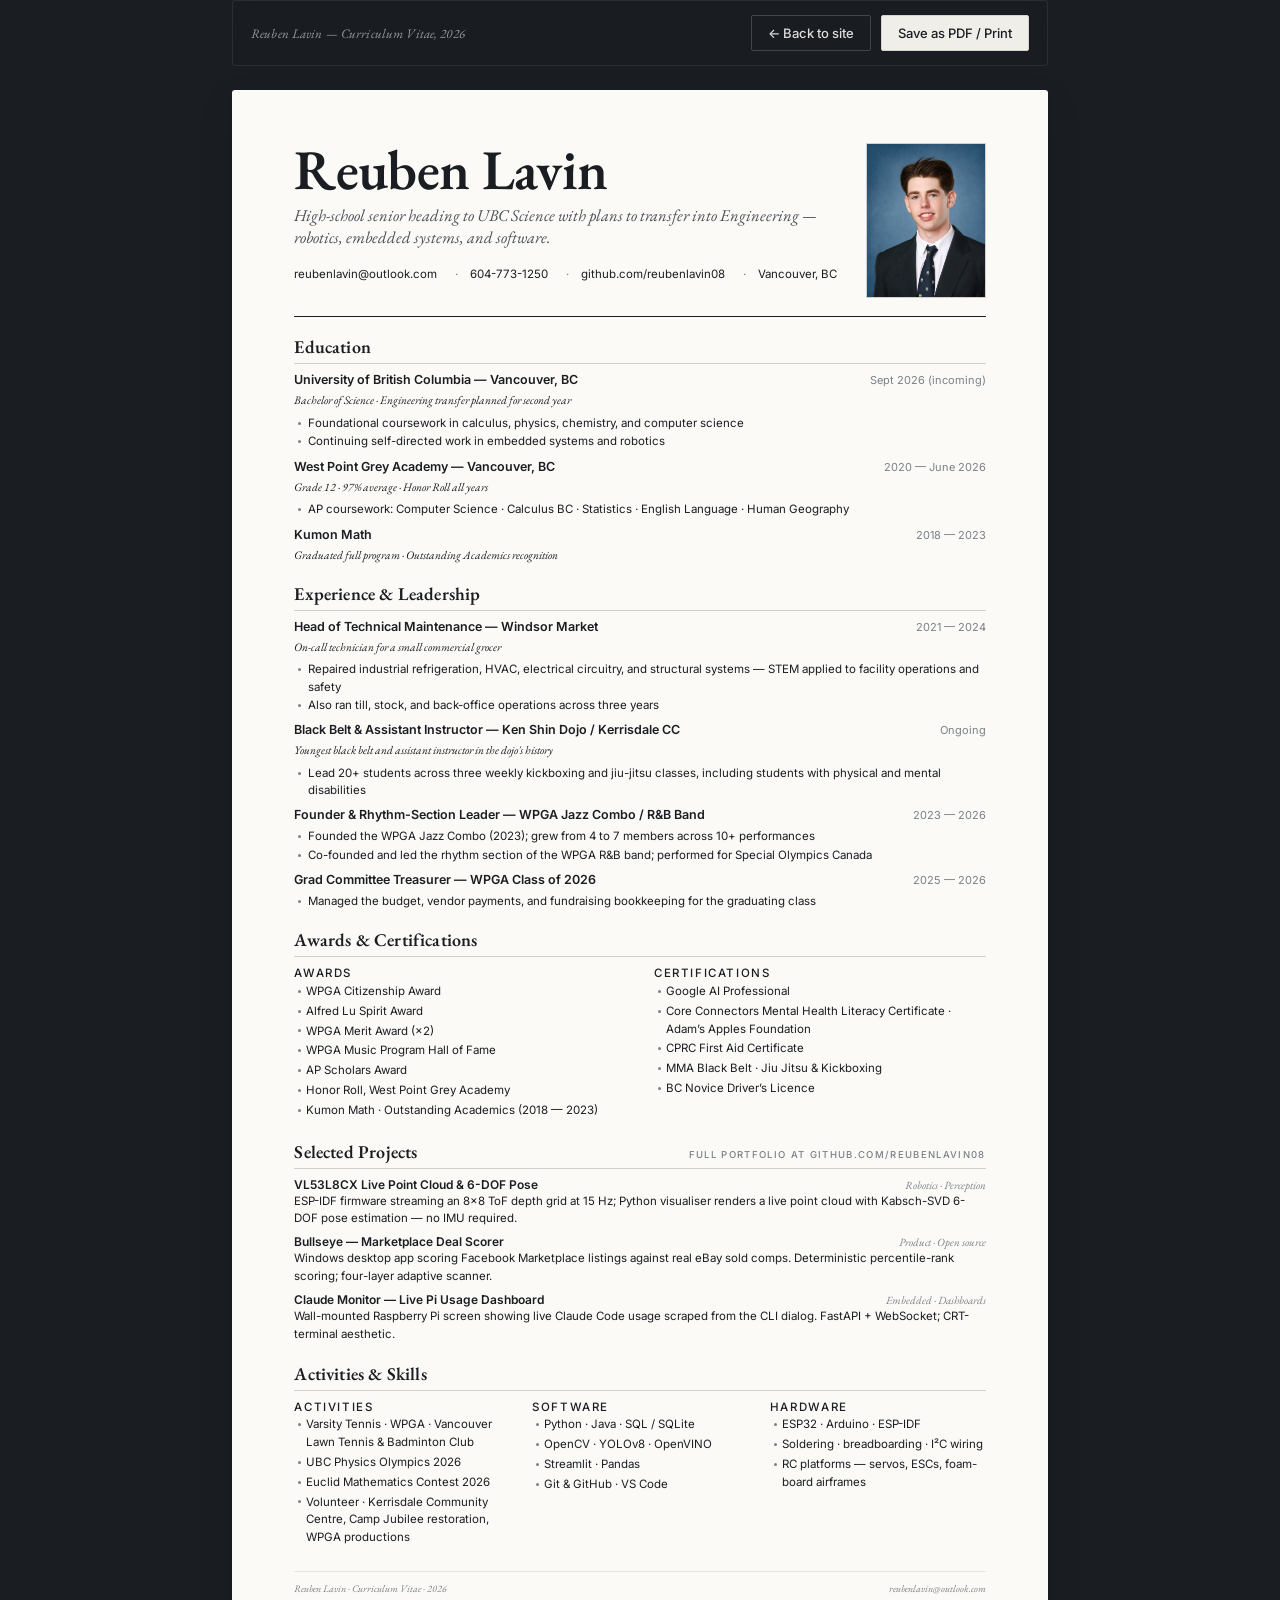
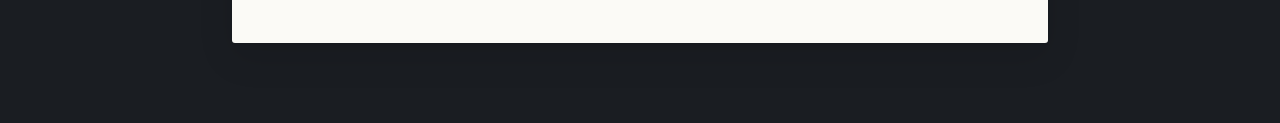
==== assets/resume.html @ c96b168a "Add gallery, cc-discord-remote, certifications, rebuild resume - New "Build & Process" gallery secti" ====
<!DOCTYPE html>
<html lang="en">
<head>
<meta charset="UTF-8" />
<meta name="viewport" content="width=device-width, initial-scale=1.0" />
<title>Reuben Lavin — Curriculum Vitae</title>
<link rel="icon" type="image/svg+xml" href="favicon.svg" />
<link rel="preconnect" href="https://fonts.googleapis.com" />
<link rel="preconnect" href="https://fonts.gstatic.com" crossorigin />
<link href="https://fonts.googleapis.com/css2?family=EB+Garamond:ital,wght@0,400;0,500;0,600;0,700;1,400;1,500&family=Inter:wght@400;500;600;700&display=swap" rel="stylesheet" />
<style>
:root {
  --ink:        #1a1d22;
  --dim:        #4a4f56;
  --mute:       #7a8089;
  --line:       #d0cfc9;
  --line-faint: #e6e5df;
  --accent:     #2a3744;
  --paper:      #fbfaf6;
  --paper-edge: #efede5;
  --shadow:     0 1px 3px rgba(0,0,0,0.04), 0 14px 36px rgba(0,0,0,0.10);

  --serif: 'EB Garamond', 'Garamond', Georgia, serif;
  --sans:  'Inter', -apple-system, BlinkMacSystemFont, 'Segoe UI', Roboto, sans-serif;
}

* { box-sizing: border-box; }

html, body {
  margin: 0; padding: 0;
  font-family: var(--sans);
  background: #1a1d22;
  color: var(--ink);
  -webkit-font-smoothing: antialiased;
  text-rendering: optimizeLegibility;
}

.viewer {
  padding: 32px 16px 80px;
  min-height: 100vh;
}

.toolbar {
  position: sticky;
  top: 0;
  z-index: 10;
  margin: -32px auto 24px;
  max-width: 8.5in;
  padding: 14px 18px;
  display: flex;
  align-items: center;
  justify-content: space-between;
  gap: 14px;
  background: rgba(26, 29, 34, 0.85);
  backdrop-filter: blur(10px);
  -webkit-backdrop-filter: blur(10px);
  border: 1px solid rgba(255,255,255,0.08);
  border-radius: 3px;
}
.toolbar-info {
  color: rgba(255,255,255,0.55);
  font-family: var(--serif);
  font-style: italic;
  font-size: 13px;
  letter-spacing: 0.01em;
}
.toolbar-actions { display: flex; gap: 10px; }
.btn {
  display: inline-flex;
  align-items: center;
  gap: 8px;
  padding: 9px 16px;
  font: 500 13px var(--sans);
  color: var(--ink);
  background: #f0eee9;
  border: 1px solid #d5d2cb;
  border-radius: 2px;
  cursor: pointer;
  text-decoration: none;
  transition: background 0.15s ease, transform 0.1s ease;
}
.btn:hover { background: #fff; }
.btn:active { transform: translateY(1px); }
.btn-ghost {
  background: transparent;
  border-color: rgba(255,255,255,0.18);
  color: rgba(255,255,255,0.85);
}
.btn-ghost:hover { background: rgba(255,255,255,0.06); }

/* ===== Sheet (paper) ===== */
.sheet {
  background: var(--paper);
  color: var(--ink);
  width: 100%;
  max-width: 8.5in;
  min-height: 11in;
  margin: 0 auto;
  padding: 0.55in 0.65in 0.5in;
  box-shadow: var(--shadow);
  border-radius: 3px;
}
.sheet + .sheet { margin-top: 24px; }

/* ===== Header ===== */
.r-header {
  display: grid;
  grid-template-columns: 1fr auto;
  gap: 28px;
  align-items: start;
  padding-bottom: 18px;
  border-bottom: 1.5px solid var(--ink);
}
.r-name {
  margin: 0 0 4px;
  font-family: var(--serif);
  font-weight: 600;
  font-size: 56px;
  line-height: 0.95;
  letter-spacing: -0.012em;
  color: var(--ink);
}
.r-tagline {
  margin: 8px 0 18px;
  font-family: var(--serif);
  font-style: italic;
  font-weight: 400;
  font-size: 16.5px;
  line-height: 1.35;
  color: var(--dim);
  max-width: 5.5in;
}
.r-contact {
  list-style: none;
  margin: 0;
  padding: 0;
  display: flex;
  flex-wrap: wrap;
  gap: 6px 18px;
  font-size: 11.5px;
  color: var(--ink);
}
.r-contact li {
  display: inline-flex;
  align-items: center;
  gap: 6px;
}
.r-contact li + li::before {
  content: '·';
  color: var(--mute);
  margin-right: 6px;
}
.r-contact .label {
  font-family: var(--sans);
  font-size: 10px;
  font-weight: 500;
  color: var(--mute);
  letter-spacing: 0.08em;
  text-transform: uppercase;
}
.r-contact .value { color: var(--ink); }
.r-contact a { color: inherit; text-decoration: none; }
.r-contact a:hover { color: var(--accent); text-decoration: underline; }

.r-photo {
  width: 1.25in;
  height: 1.62in;
  object-fit: cover;
  border: 1px solid var(--line);
  background: #fff;
}

/* ===== Sections ===== */
.r-section { margin-top: 18px; }
.r-section h2 {
  margin: 0 0 8px;
  font-family: var(--serif);
  font-size: 18px;
  font-weight: 600;
  letter-spacing: 0.01em;
  color: var(--ink);
  padding-bottom: 5px;
  border-bottom: 0.5px solid var(--line);
  display: flex;
  align-items: baseline;
  justify-content: space-between;
}
.r-section h2 .h-meta {
  font-family: var(--sans);
  font-size: 9.5px;
  font-weight: 500;
  color: var(--mute);
  letter-spacing: 0.14em;
  text-transform: uppercase;
}
.r-section p { margin: 0; font-size: 11.5px; line-height: 1.55; color: var(--ink); }

/* ===== Layout grids ===== */
.r-row {
  display: grid;
  grid-template-columns: 1fr;
  gap: 8px;
}
.r-row + .r-row { margin-top: 10px; }

.r-two {
  display: grid;
  grid-template-columns: 1fr 1fr;
  gap: 28px;
}
.r-three {
  display: grid;
  grid-template-columns: 1fr 1fr 1fr;
  gap: 22px;
}

/* ===== Entry (used for education, experience) ===== */
.entry {
  display: grid;
  grid-template-columns: 1fr auto;
  align-items: baseline;
  gap: 4px 16px;
  margin: 0;
}
.entry-title {
  margin: 0;
  font-family: var(--sans);
  font-size: 12.5px;
  font-weight: 600;
  color: var(--ink);
}
.entry-meta {
  font-family: var(--sans);
  font-size: 11px;
  color: var(--mute);
  font-weight: 400;
  white-space: nowrap;
}
.entry-sub {
  grid-column: 1 / -1;
  margin: 1px 0 2px;
  font-family: var(--serif);
  font-style: italic;
  font-size: 12px;
  color: var(--dim);
}
.entry-body {
  grid-column: 1 / -1;
  margin: 0;
  padding: 0;
  font-size: 11.5px;
  line-height: 1.5;
  color: var(--ink);
}
.entry + .entry { margin-top: 8px; }

/* Bullets inside entries */
.entry-bullets {
  grid-column: 1 / -1;
  margin: 2px 0 0;
  padding: 0;
  list-style: none;
}
.entry-bullets li {
  position: relative;
  padding-left: 14px;
  font-size: 11.5px;
  line-height: 1.5;
  color: var(--ink);
}
.entry-bullets li::before {
  content: '';
  position: absolute;
  left: 4px;
  top: 0.6em;
  width: 3px; height: 3px;
  background: var(--mute);
  border-radius: 50%;
}
.entry-bullets li + li { margin-top: 1px; }

/* Two-column simple list */
.simple {
  margin: 0;
  padding: 0;
  list-style: none;
  font-size: 11.5px;
  line-height: 1.55;
}
.simple li {
  position: relative;
  padding-left: 12px;
  margin-bottom: 2px;
}
.simple li::before {
  content: '';
  position: absolute;
  left: 4px;
  top: 0.6em;
  width: 3px; height: 3px;
  background: var(--mute);
  border-radius: 50%;
}
.r-col-head {
  font-family: var(--sans);
  font-size: 9.5px;
  font-weight: 500;
  color: var(--mute);
  letter-spacing: 0.14em;
  text-transform: uppercase;
  margin: 0 0 6px;
}

/* ===== Project compact ===== */
.proj-compact { margin-top: 6px; }
.proj-compact + .proj-compact { margin-top: 6px; }
.proj-head {
  display: flex;
  justify-content: space-between;
  align-items: baseline;
  gap: 14px;
  margin-bottom: 1px;
}
.proj-name {
  margin: 0;
  font-family: var(--sans);
  font-size: 12px;
  font-weight: 600;
  color: var(--ink);
}
.proj-tag {
  font-family: var(--serif);
  font-style: italic;
  font-size: 11px;
  color: var(--mute);
}
.proj-desc {
  margin: 0;
  font-size: 11px;
  line-height: 1.5;
  color: var(--dim);
}
.proj-link {
  font-family: var(--sans);
  font-size: 10px;
  color: var(--accent);
  text-decoration: none;
}
.proj-link:hover { text-decoration: underline; }

/* Footer */
.r-foot {
  margin-top: 22px;
  padding-top: 10px;
  border-top: 0.5px solid var(--line-faint);
  display: flex;
  justify-content: space-between;
  font-family: var(--serif);
  font-style: italic;
  font-size: 10px;
  color: var(--mute);
}

/* ============ Print ============ */
@page {
  size: Letter;
  margin: 0;
}
@media print {
  html, body { background: #fff !important; }
  .viewer { padding: 0; min-height: auto; background: #fff; }
  .toolbar { display: none !important; }
  .sheet {
    box-shadow: none;
    border-radius: 0;
    width: 8.5in;
    max-width: 8.5in;
    min-height: 11in;
    margin: 0;
    padding: 0.5in 0.6in 0.4in;
    page-break-after: always;
    background-color: #fff;
  }
  .sheet:last-child { page-break-after: auto; }
  a { color: inherit; text-decoration: none; }
  .r-section { break-inside: avoid; page-break-inside: avoid; }
  .entry      { break-inside: avoid; page-break-inside: avoid; }
  /* Lock the header grid so the photo stays right of the name on print */
  .r-header {
    display: grid;
    grid-template-columns: 1fr 1.25in;
    gap: 0.25in;
  }
  .r-name { font-size: 48px; }
  .r-tagline { font-size: 14px; margin: 6px 0 14px; }
}

/* ============ Responsive ============ */
@media (max-width: 760px) {
  .viewer { padding: 18px 10px 60px; }
  .toolbar { margin: -18px auto 16px; flex-direction: column; align-items: stretch; }
  .toolbar-actions { justify-content: stretch; }
  .btn { flex: 1; justify-content: center; }
  .sheet { padding: 0.4in 0.45in; min-height: auto; }
  .r-header { grid-template-columns: 1fr; }
  .r-photo { width: 1.1in; height: 1.43in; justify-self: start; }
  .r-two, .r-three { grid-template-columns: 1fr; gap: 14px; }
  .r-name { font-size: 44px; }
}
</style>
</head>
<body>
<div class="viewer">

  <div class="toolbar" role="toolbar" aria-label="Resume actions">
    <span class="toolbar-info">Reuben Lavin — Curriculum Vitae, 2026</span>
    <span class="toolbar-actions">
      <a class="btn btn-ghost" href="../index.html">&larr; Back to site</a>
      <button class="btn" onclick="window.print()">Save as PDF / Print</button>
    </span>
  </div>

  <article class="sheet" aria-label="Resume">

    <!-- ===== HEADER ===== -->
    <header class="r-header">
      <div>
        <h1 class="r-name">Reuben Lavin</h1>
        <p class="r-tagline">
          High-school senior heading to UBC Science with plans to transfer into Engineering &mdash;
          robotics, embedded systems, and software.
        </p>
        <ul class="r-contact">
          <li><a href="mailto:reubenlavin@outlook.com">reubenlavin@outlook.com</a></li>
          <li><span>604-773-1250</span></li>
          <li><a href="https://github.com/reubenlavin08" target="_blank" rel="noopener">github.com/reubenlavin08</a></li>
          <li><span>Vancouver, BC</span></li>
        </ul>
      </div>
      <img class="r-photo" src="cv-portrait.jpg" alt="Reuben Lavin" width="120" height="156" />
    </header>

    <!-- ===== 1. EDUCATION ===== -->
    <section class="r-section">
      <h2>Education</h2>

      <div class="entry">
        <h3 class="entry-title">University of British Columbia &mdash; Vancouver, BC</h3>
        <span class="entry-meta">Sept 2026 (incoming)</span>
        <p class="entry-sub">Bachelor of Science · Engineering transfer planned for second year</p>
        <ul class="entry-bullets">
          <li>Foundational coursework in calculus, physics, chemistry, and computer science</li>
          <li>Continuing self-directed work in embedded systems and robotics</li>
        </ul>
      </div>

      <div class="entry">
        <h3 class="entry-title">West Point Grey Academy &mdash; Vancouver, BC</h3>
        <span class="entry-meta">2020 — June 2026</span>
        <p class="entry-sub">Grade 12 · 97% average · Honor Roll all years</p>
        <ul class="entry-bullets">
          <li>AP coursework: Computer Science · Calculus BC · Statistics · English Language · Human Geography</li>
        </ul>
      </div>

      <div class="entry">
        <h3 class="entry-title">Kumon Math</h3>
        <span class="entry-meta">2018 — 2023</span>
        <p class="entry-sub">Graduated full program · Outstanding Academics recognition</p>
      </div>
    </section>

    <!-- ===== 2. EXPERIENCE & LEADERSHIP ===== -->
    <section class="r-section">
      <h2>Experience &amp; Leadership</h2>

      <div class="entry">
        <h3 class="entry-title">Head of Technical Maintenance &mdash; Windsor Market</h3>
        <span class="entry-meta">2021 — 2024</span>
        <p class="entry-sub">On-call technician for a small commercial grocer</p>
        <ul class="entry-bullets">
          <li>Repaired industrial refrigeration, HVAC, electrical circuitry, and structural systems &mdash; STEM applied to facility operations and safety</li>
          <li>Also ran till, stock, and back-office operations across three years</li>
        </ul>
      </div>

      <div class="entry">
        <h3 class="entry-title">Black Belt &amp; Assistant Instructor &mdash; Ken Shin Dojo / Kerrisdale CC</h3>
        <span class="entry-meta">Ongoing</span>
        <p class="entry-sub">Youngest black belt and assistant instructor in the dojo's history</p>
        <ul class="entry-bullets">
          <li>Lead 20+ students across three weekly kickboxing and jiu-jitsu classes, including students with physical and mental disabilities</li>
        </ul>
      </div>

      <div class="entry">
        <h3 class="entry-title">Founder &amp; Rhythm-Section Leader &mdash; WPGA Jazz Combo / R&amp;B Band</h3>
        <span class="entry-meta">2023 — 2026</span>
        <ul class="entry-bullets">
          <li>Founded the WPGA Jazz Combo (2023); grew from 4 to 7 members across 10+ performances</li>
          <li>Co-founded and led the rhythm section of the WPGA R&amp;B band; performed for Special Olympics Canada</li>
        </ul>
      </div>

      <div class="entry">
        <h3 class="entry-title">Grad Committee Treasurer &mdash; WPGA Class of 2026</h3>
        <span class="entry-meta">2025 — 2026</span>
        <ul class="entry-bullets">
          <li>Managed the budget, vendor payments, and fundraising bookkeeping for the graduating class</li>
        </ul>
      </div>
    </section>

    <!-- ===== 3. AWARDS & CERTIFICATIONS ===== -->
    <section class="r-section">
      <h2>Awards &amp; Certifications</h2>
      <div class="r-two">
        <div>
          <p class="r-col-head">Awards</p>
          <ul class="simple">
            <li>WPGA Citizenship Award</li>
            <li>Alfred Lu Spirit Award</li>
            <li>WPGA Merit Award (&times;2)</li>
            <li>WPGA Music Program Hall of Fame</li>
            <li>AP Scholars Award</li>
            <li>Honor Roll, West Point Grey Academy</li>
            <li>Kumon Math · Outstanding Academics (2018 — 2023)</li>
          </ul>
        </div>
        <div>
          <p class="r-col-head">Certifications</p>
          <ul class="simple">
            <li>Google AI Professional</li>
            <li>Core Connectors Mental Health Literacy Certificate · Adam&rsquo;s Apples Foundation</li>
            <li>CPRC First Aid Certificate</li>
            <li>MMA Black Belt · Jiu Jitsu &amp; Kickboxing</li>
            <li>BC Novice Driver&rsquo;s Licence</li>
          </ul>
        </div>
      </div>
    </section>

    <!-- ===== 4. SELECTED PROJECTS (condensed) ===== -->
    <section class="r-section">
      <h2>Selected Projects <span class="h-meta">full portfolio at github.com/reubenlavin08</span></h2>

      <div class="proj-compact">
        <div class="proj-head">
          <h3 class="proj-name">VL53L8CX Live Point Cloud &amp; 6-DOF Pose</h3>
          <span class="proj-tag">Robotics · Perception</span>
        </div>
        <p class="proj-desc">
          ESP-IDF firmware streaming an 8×8 ToF depth grid at 15&nbsp;Hz; Python visualiser renders a live point cloud with Kabsch-SVD 6-DOF pose estimation — no IMU required.
        </p>
      </div>

      <div class="proj-compact">
        <div class="proj-head">
          <h3 class="proj-name">Bullseye — Marketplace Deal Scorer</h3>
          <span class="proj-tag">Product · Open source</span>
        </div>
        <p class="proj-desc">
          Windows desktop app scoring Facebook Marketplace listings against real eBay sold comps. Deterministic percentile-rank scoring; four-layer adaptive scanner.
        </p>
      </div>

      <div class="proj-compact">
        <div class="proj-head">
          <h3 class="proj-name">Claude Monitor — Live Pi Usage Dashboard</h3>
          <span class="proj-tag">Embedded · Dashboards</span>
        </div>
        <p class="proj-desc">
          Wall-mounted Raspberry Pi screen showing live Claude Code usage scraped from the CLI dialog. FastAPI + WebSocket; CRT-terminal aesthetic.
        </p>
      </div>
    </section>

    <!-- ===== 5. ACTIVITIES & SKILLS ===== -->
    <section class="r-section">
      <h2>Activities &amp; Skills</h2>
      <div class="r-three">
        <div>
          <p class="r-col-head">Activities</p>
          <ul class="simple">
            <li>Varsity Tennis · WPGA · Vancouver Lawn Tennis &amp; Badminton Club</li>
            <li>UBC Physics Olympics 2026</li>
            <li>Euclid Mathematics Contest 2026</li>
            <li>Volunteer · Kerrisdale Community Centre, Camp Jubilee restoration, WPGA productions</li>
          </ul>
        </div>
        <div>
          <p class="r-col-head">Software</p>
          <ul class="simple">
            <li>Python · Java · SQL / SQLite</li>
            <li>OpenCV · YOLOv8 · OpenVINO</li>
            <li>Streamlit · Pandas</li>
            <li>Git &amp; GitHub · VS Code</li>
          </ul>
        </div>
        <div>
          <p class="r-col-head">Hardware</p>
          <ul class="simple">
            <li>ESP32 · Arduino · ESP-IDF</li>
            <li>Soldering · breadboarding · I&sup2;C wiring</li>
            <li>RC platforms — servos, ESCs, foam-board airframes</li>
          </ul>
        </div>
      </div>
    </section>

    <div class="r-foot">
      <span>Reuben Lavin · Curriculum Vitae · 2026</span>
      <span>reubenlavin@outlook.com</span>
    </div>
  </article>
</div>
</body>
</html>
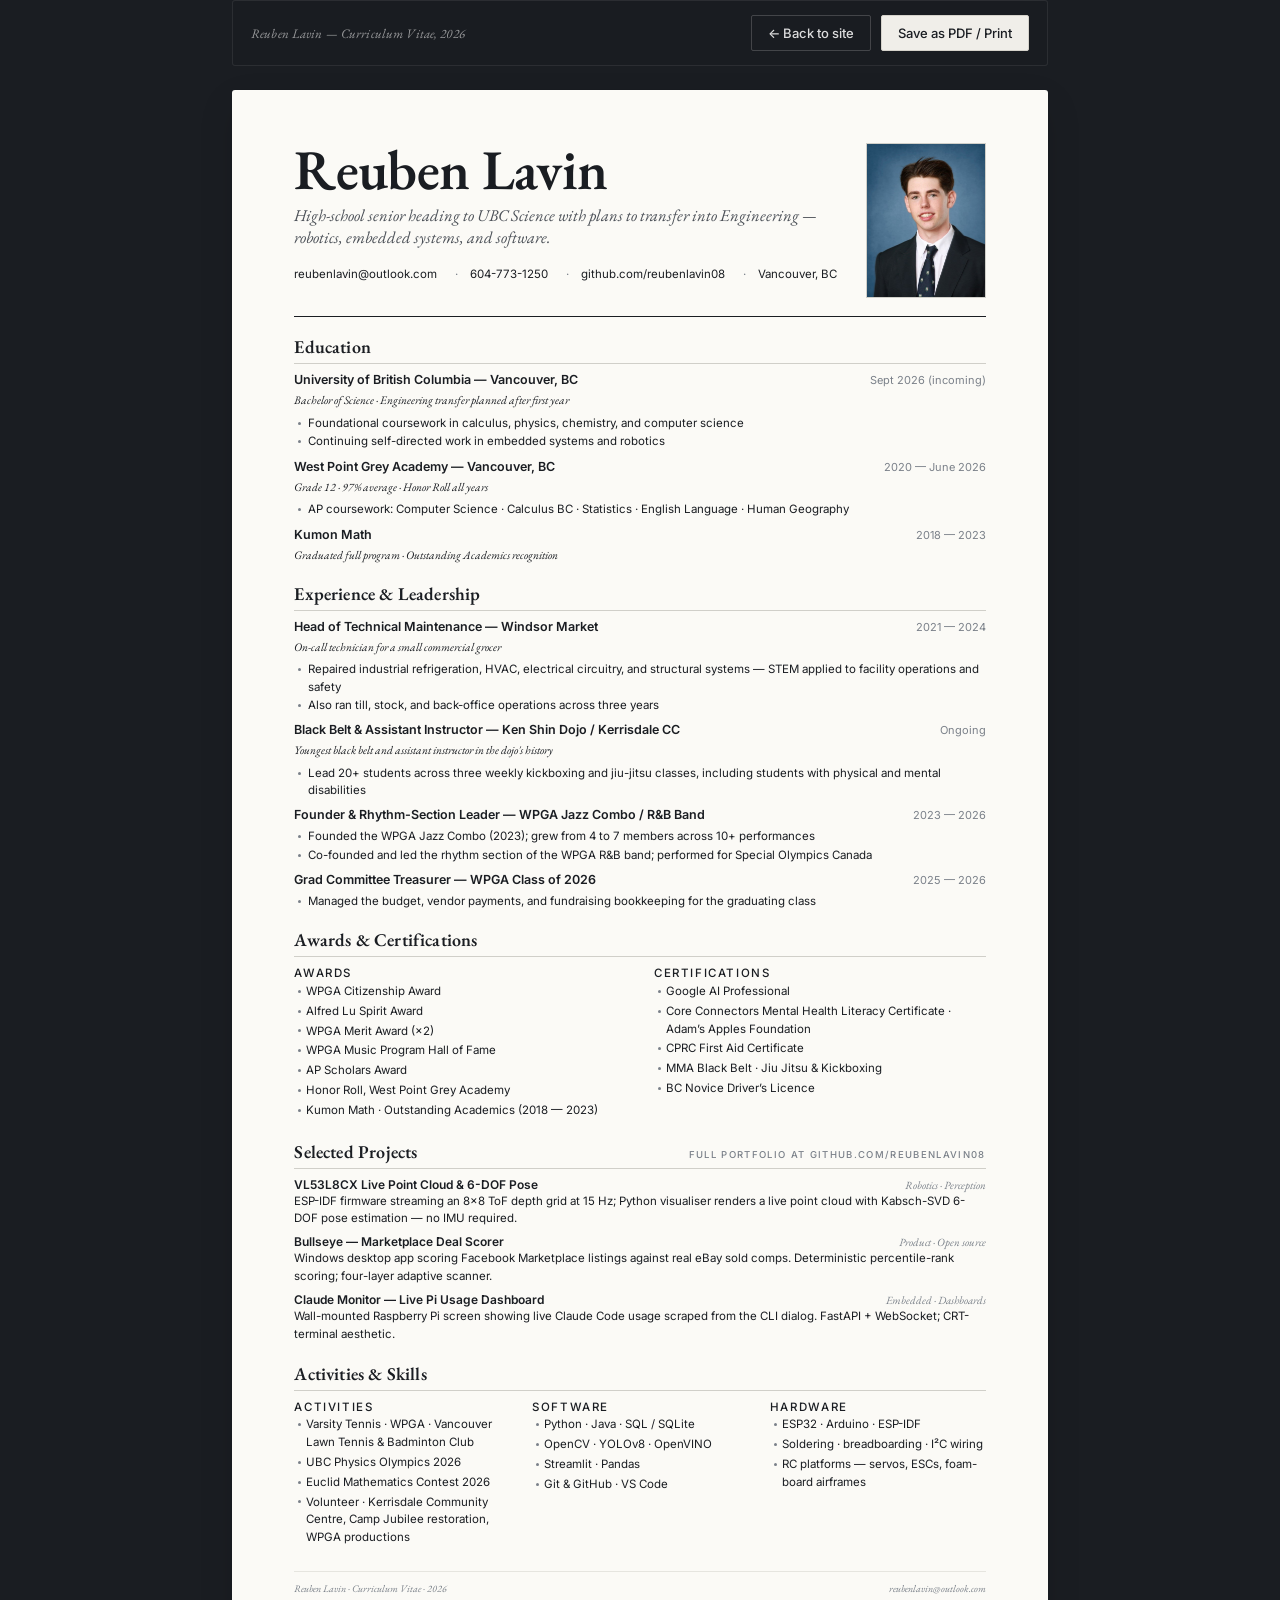
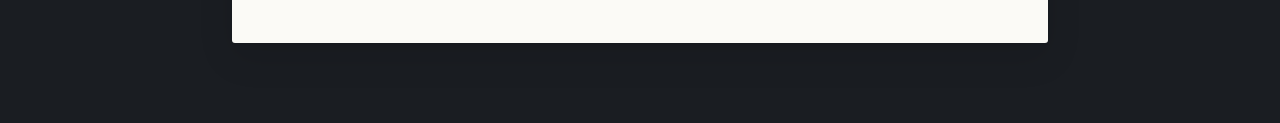
==== commit ad3ecc4c: "Add Spindle Whorl AR + Helmet sensor-fusion update; optimize media & a11y - New Spindle Whorl AR pro" ====
--- a/assets/resume.html
+++ b/assets/resume.html
@@ -447,7 +447,7 @@
       <div class="entry">
         <h3 class="entry-title">University of British Columbia &mdash; Vancouver, BC</h3>
         <span class="entry-meta">Sept 2026 (incoming)</span>
-        <p class="entry-sub">Bachelor of Science · Engineering transfer planned for second year</p>
+        <p class="entry-sub">Bachelor of Science · Engineering transfer planned after first year</p>
         <ul class="entry-bullets">
           <li>Foundational coursework in calculus, physics, chemistry, and computer science</li>
           <li>Continuing self-directed work in embedded systems and robotics</li>
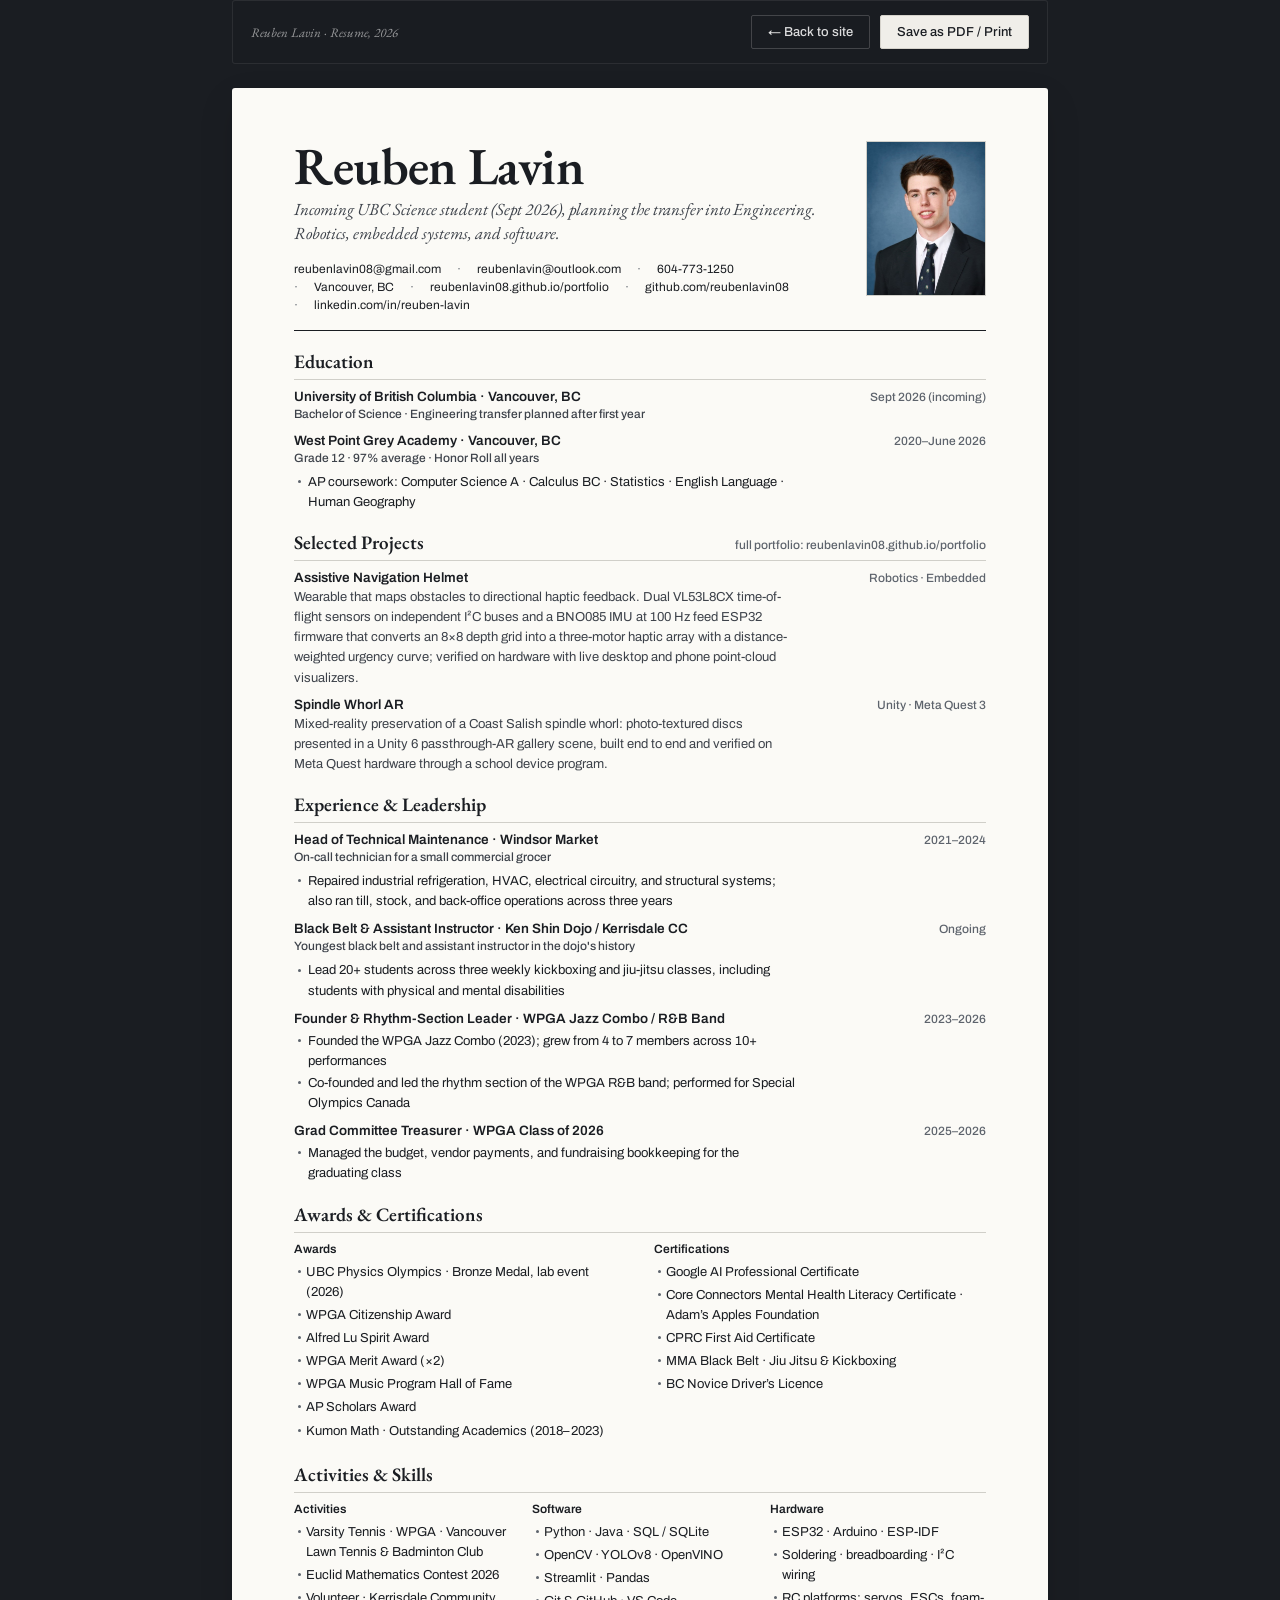
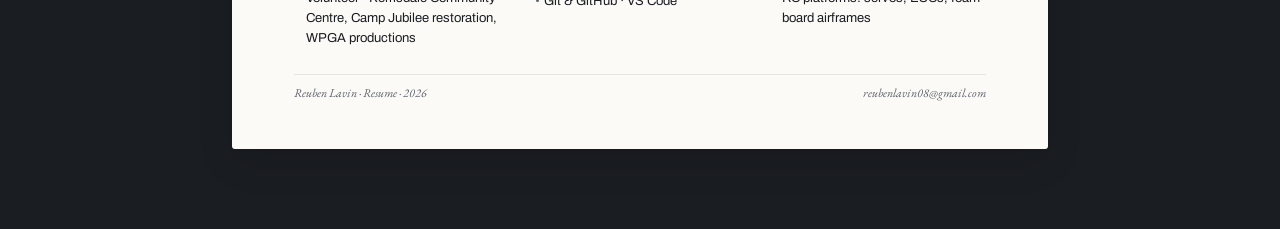
==== commit c9184a6c: "Resume rewrite: readable type, Archivo, updated projects and contacts, one-page PDF re-export; Outlo" ====
--- a/assets/resume.html
+++ b/assets/resume.html
@@ -3,25 +3,32 @@
 <head>
 <meta charset="UTF-8" />
 <meta name="viewport" content="width=device-width, initial-scale=1.0" />
-<title>Reuben Lavin — Curriculum Vitae</title>
+<title>Reuben Lavin · Resume</title>
 <link rel="icon" type="image/svg+xml" href="favicon.svg" />
 <link rel="preconnect" href="https://fonts.googleapis.com" />
 <link rel="preconnect" href="https://fonts.gstatic.com" crossorigin />
-<link href="https://fonts.googleapis.com/css2?family=EB+Garamond:ital,wght@0,400;0,500;0,600;0,700;1,400;1,500&family=Inter:wght@400;500;600;700&display=swap" rel="stylesheet" />
+<link href="https://fonts.googleapis.com/css2?family=EB+Garamond:ital,wght@0,400;0,500;0,600;0,700;1,400;1,500&family=Archivo:wght@400;500;600;700&display=swap" rel="stylesheet" />
 <style>
 :root {
   --ink:        #1a1d22;
-  --dim:        #4a4f56;
-  --mute:       #7a8089;
+  --dim:        #3d424a;
+  --mute:       #5d636c;
   --line:       #d0cfc9;
   --line-faint: #e6e5df;
   --accent:     #2a3744;
   --paper:      #fbfaf6;
-  --paper-edge: #efede5;
   --shadow:     0 1px 3px rgba(0,0,0,0.04), 0 14px 36px rgba(0,0,0,0.10);
 
   --serif: 'EB Garamond', 'Garamond', Georgia, serif;
-  --sans:  'Inter', -apple-system, BlinkMacSystemFont, 'Segoe UI', Roboto, sans-serif;
+  --sans:  'Archivo', -apple-system, BlinkMacSystemFont, 'Segoe UI', Roboto, sans-serif;
+
+  /* Type scale: readable on screen; @media print compresses to keep one page */
+  --fs-body: 13px;
+  --fs-meta: 12px;
+  --fs-title: 13.5px;
+  --fs-section: 19px;
+  --fs-name: 52px;
+  --fs-tagline: 17px;
 }
 
 * { box-sizing: border-box; }
@@ -35,10 +42,7 @@
   text-rendering: optimizeLegibility;
 }
 
-.viewer {
-  padding: 32px 16px 80px;
-  min-height: 100vh;
-}
+.viewer { padding: 32px 16px 80px; min-height: 100vh; }
 
 .toolbar {
   position: sticky;
@@ -62,7 +66,6 @@
   font-family: var(--serif);
   font-style: italic;
   font-size: 13px;
-  letter-spacing: 0.01em;
 }
 .toolbar-actions { display: flex; gap: 10px; }
 .btn {
@@ -100,7 +103,6 @@
   box-shadow: var(--shadow);
   border-radius: 3px;
 }
-.sheet + .sheet { margin-top: 24px; }
 
 /* ===== Header ===== */
 .r-header {
@@ -115,20 +117,20 @@
   margin: 0 0 4px;
   font-family: var(--serif);
   font-weight: 600;
-  font-size: 56px;
+  font-size: var(--fs-name);
   line-height: 0.95;
   letter-spacing: -0.012em;
   color: var(--ink);
 }
 .r-tagline {
-  margin: 8px 0 18px;
+  margin: 8px 0 16px;
   font-family: var(--serif);
   font-style: italic;
   font-weight: 400;
-  font-size: 16.5px;
-  line-height: 1.35;
+  font-size: var(--fs-tagline);
+  line-height: 1.4;
   color: var(--dim);
-  max-width: 5.5in;
+  max-width: 5.6in;
 }
 .r-contact {
   list-style: none;
@@ -136,29 +138,16 @@
   padding: 0;
   display: flex;
   flex-wrap: wrap;
-  gap: 6px 18px;
-  font-size: 11.5px;
-  color: var(--ink);
-}
-.r-contact li {
-  display: inline-flex;
-  align-items: center;
-  gap: 6px;
-}
+  gap: 4px 16px;
+  font-size: var(--fs-meta);
+  color: var(--ink);
+}
+.r-contact li { display: inline-flex; align-items: center; }
 .r-contact li + li::before {
   content: '·';
   color: var(--mute);
-  margin-right: 6px;
-}
-.r-contact .label {
-  font-family: var(--sans);
-  font-size: 10px;
-  font-weight: 500;
-  color: var(--mute);
-  letter-spacing: 0.08em;
-  text-transform: uppercase;
-}
-.r-contact .value { color: var(--ink); }
+  margin-right: 16px;
+}
 .r-contact a { color: inherit; text-decoration: none; }
 .r-contact a:hover { color: var(--accent); text-decoration: underline; }
 
@@ -173,11 +162,10 @@
 /* ===== Sections ===== */
 .r-section { margin-top: 18px; }
 .r-section h2 {
-  margin: 0 0 8px;
+  margin: 0 0 9px;
   font-family: var(--serif);
-  font-size: 18px;
+  font-size: var(--fs-section);
   font-weight: 600;
-  letter-spacing: 0.01em;
   color: var(--ink);
   padding-bottom: 5px;
   border-bottom: 0.5px solid var(--line);
@@ -187,74 +175,49 @@
 }
 .r-section h2 .h-meta {
   font-family: var(--sans);
-  font-size: 9.5px;
+  font-size: var(--fs-meta);
   font-weight: 500;
   color: var(--mute);
-  letter-spacing: 0.14em;
-  text-transform: uppercase;
-}
-.r-section p { margin: 0; font-size: 11.5px; line-height: 1.55; color: var(--ink); }
+  letter-spacing: 0;
+  text-transform: none;
+}
 
 /* ===== Layout grids ===== */
-.r-row {
-  display: grid;
-  grid-template-columns: 1fr;
-  gap: 8px;
-}
-.r-row + .r-row { margin-top: 10px; }
-
-.r-two {
-  display: grid;
-  grid-template-columns: 1fr 1fr;
-  gap: 28px;
-}
-.r-three {
-  display: grid;
-  grid-template-columns: 1fr 1fr 1fr;
-  gap: 22px;
-}
-
-/* ===== Entry (used for education, experience) ===== */
+.r-two   { display: grid; grid-template-columns: 1fr 1fr; gap: 28px; }
+.r-three { display: grid; grid-template-columns: 1fr 1fr 1fr; gap: 22px; }
+
+/* ===== Entry (education, experience) ===== */
 .entry {
   display: grid;
   grid-template-columns: 1fr auto;
   align-items: baseline;
-  gap: 4px 16px;
+  gap: 3px 16px;
   margin: 0;
 }
 .entry-title {
   margin: 0;
   font-family: var(--sans);
-  font-size: 12.5px;
+  font-size: var(--fs-title);
   font-weight: 600;
   color: var(--ink);
 }
 .entry-meta {
   font-family: var(--sans);
-  font-size: 11px;
+  font-size: var(--fs-meta);
   color: var(--mute);
-  font-weight: 400;
+  font-weight: 500;
   white-space: nowrap;
 }
 .entry-sub {
   grid-column: 1 / -1;
-  margin: 1px 0 2px;
-  font-family: var(--serif);
-  font-style: italic;
-  font-size: 12px;
+  margin: 0 0 2px;
+  font-family: var(--sans);
+  font-size: var(--fs-meta);
+  font-weight: 500;
   color: var(--dim);
 }
-.entry-body {
-  grid-column: 1 / -1;
-  margin: 0;
-  padding: 0;
-  font-size: 11.5px;
-  line-height: 1.5;
-  color: var(--ink);
-}
-.entry + .entry { margin-top: 8px; }
-
-/* Bullets inside entries */
+.entry + .entry { margin-top: 10px; }
+
 .entry-bullets {
   grid-column: 1 / -1;
   margin: 2px 0 0;
@@ -264,89 +227,82 @@
 .entry-bullets li {
   position: relative;
   padding-left: 14px;
-  font-size: 11.5px;
-  line-height: 1.5;
-  color: var(--ink);
+  font-size: var(--fs-body);
+  line-height: 1.55;
+  color: var(--ink);
+  max-width: 72ch;
 }
 .entry-bullets li::before {
   content: '';
   position: absolute;
   left: 4px;
-  top: 0.6em;
+  top: 0.62em;
   width: 3px; height: 3px;
   background: var(--mute);
   border-radius: 50%;
 }
-.entry-bullets li + li { margin-top: 1px; }
-
-/* Two-column simple list */
+.entry-bullets li + li { margin-top: 2px; }
+
+/* Two/three-column simple lists */
 .simple {
   margin: 0;
   padding: 0;
   list-style: none;
-  font-size: 11.5px;
+  font-size: var(--fs-body);
   line-height: 1.55;
 }
 .simple li {
   position: relative;
   padding-left: 12px;
-  margin-bottom: 2px;
+  margin-bottom: 3px;
 }
 .simple li::before {
   content: '';
   position: absolute;
   left: 4px;
-  top: 0.6em;
+  top: 0.62em;
   width: 3px; height: 3px;
   background: var(--mute);
   border-radius: 50%;
 }
 .r-col-head {
   font-family: var(--sans);
-  font-size: 9.5px;
-  font-weight: 500;
-  color: var(--mute);
-  letter-spacing: 0.14em;
-  text-transform: uppercase;
+  font-size: var(--fs-meta);
+  font-weight: 600;
+  color: var(--ink);
   margin: 0 0 6px;
 }
 
 /* ===== Project compact ===== */
-.proj-compact { margin-top: 6px; }
-.proj-compact + .proj-compact { margin-top: 6px; }
+.proj-compact + .proj-compact { margin-top: 9px; }
 .proj-head {
   display: flex;
   justify-content: space-between;
   align-items: baseline;
   gap: 14px;
-  margin-bottom: 1px;
+  margin-bottom: 2px;
 }
 .proj-name {
   margin: 0;
   font-family: var(--sans);
-  font-size: 12px;
+  font-size: var(--fs-title);
   font-weight: 600;
   color: var(--ink);
 }
 .proj-tag {
-  font-family: var(--serif);
-  font-style: italic;
-  font-size: 11px;
+  font-family: var(--sans);
+  font-size: var(--fs-meta);
+  font-weight: 500;
   color: var(--mute);
+  white-space: nowrap;
 }
 .proj-desc {
   margin: 0;
-  font-size: 11px;
-  line-height: 1.5;
+  font-size: var(--fs-body);
+  line-height: 1.55;
   color: var(--dim);
-}
-.proj-link {
-  font-family: var(--sans);
-  font-size: 10px;
-  color: var(--accent);
-  text-decoration: none;
-}
-.proj-link:hover { text-decoration: underline; }
+  max-width: 72ch;
+}
 
 /* Footer */
 .r-foot {
@@ -357,46 +313,54 @@
   justify-content: space-between;
   font-family: var(--serif);
   font-style: italic;
-  font-size: 10px;
+  font-size: var(--fs-meta);
   color: var(--mute);
 }
 
 /* ============ Print ============ */
-@page {
-  size: Letter;
-  margin: 0;
-}
+@page { size: Letter; margin: 0; }
 @media print {
+  :root {
+    --fs-body: 11px;
+    --fs-meta: 10px;
+    --fs-title: 11.5px;
+    --fs-section: 16px;
+    --fs-name: 40px;
+    --fs-tagline: 13px;
+  }
   html, body { background: #fff !important; }
   .viewer { padding: 0; min-height: auto; background: #fff; }
   .toolbar { display: none !important; }
+  /* Paper economy: full measure, tighter rhythm */
+  .entry-bullets li, .proj-desc { max-width: none; line-height: 1.42; }
+  .simple { line-height: 1.42; }
+  .simple li { margin-bottom: 2px; }
+  .entry-bullets li + li { margin-top: 1px; }
+  .r-section { margin-top: 9px; }
+  .r-section h2 { margin-bottom: 5px; padding-bottom: 2px; }
+  .entry + .entry { margin-top: 5px; }
+  .proj-compact + .proj-compact { margin-top: 5px; }
+  .r-header { padding-bottom: 8px; }
+  .r-tagline { margin: 5px 0 6px; }
+  .r-photo { width: 1.05in; height: 1.36in; }
+  .r-foot { display: none; }
   .sheet {
     box-shadow: none;
     border-radius: 0;
     width: 8.5in;
     max-width: 8.5in;
-    min-height: 11in;
+    min-height: auto;
     margin: 0;
-    padding: 0.5in 0.6in 0.4in;
-    page-break-after: always;
+    padding: 0.38in 0.55in 0.2in;
     background-color: #fff;
   }
-  .sheet:last-child { page-break-after: auto; }
   a { color: inherit; text-decoration: none; }
-  .r-section { break-inside: avoid; page-break-inside: avoid; }
-  .entry      { break-inside: avoid; page-break-inside: avoid; }
-  /* Lock the header grid so the photo stays right of the name on print */
-  .r-header {
-    display: grid;
-    grid-template-columns: 1fr 1.25in;
-    gap: 0.25in;
-  }
-  .r-name { font-size: 48px; }
-  .r-tagline { font-size: 14px; margin: 6px 0 14px; }
-}
-
-/* ============ Responsive ============ */
-@media (max-width: 760px) {
+  .r-section, .entry { break-inside: avoid; page-break-inside: avoid; }
+  .r-header { display: grid; grid-template-columns: 1fr 1.25in; gap: 0.25in; }
+}
+
+/* ============ Responsive (screen only; must never restyle print) ============ */
+@media screen and (max-width: 760px) {
   .viewer { padding: 18px 10px 60px; }
   .toolbar { margin: -18px auto 16px; flex-direction: column; align-items: stretch; }
   .toolbar-actions { justify-content: stretch; }
@@ -405,7 +369,7 @@
   .r-header { grid-template-columns: 1fr; }
   .r-photo { width: 1.1in; height: 1.43in; justify-self: start; }
   .r-two, .r-three { grid-template-columns: 1fr; gap: 14px; }
-  .r-name { font-size: 44px; }
+  :root { --fs-name: 42px; }
 }
 </style>
 </head>
@@ -413,7 +377,7 @@
 <div class="viewer">
 
   <div class="toolbar" role="toolbar" aria-label="Resume actions">
-    <span class="toolbar-info">Reuben Lavin — Curriculum Vitae, 2026</span>
+    <span class="toolbar-info">Reuben Lavin · Resume, 2026</span>
     <span class="toolbar-actions">
       <a class="btn btn-ghost" href="../index.html">&larr; Back to site</a>
       <button class="btn" onclick="window.print()">Save as PDF / Print</button>
@@ -427,14 +391,17 @@
       <div>
         <h1 class="r-name">Reuben Lavin</h1>
         <p class="r-tagline">
-          High-school senior heading to UBC Science with plans to transfer into Engineering &mdash;
-          robotics, embedded systems, and software.
+          Incoming UBC Science student (Sept 2026), planning the transfer into Engineering.
+          Robotics, embedded systems, and software.
         </p>
         <ul class="r-contact">
+          <li><a href="mailto:reubenlavin08@gmail.com">reubenlavin08@gmail.com</a></li>
           <li><a href="mailto:reubenlavin@outlook.com">reubenlavin@outlook.com</a></li>
           <li><span>604-773-1250</span></li>
+          <li><span>Vancouver, BC</span></li>
+          <li><a href="https://reubenlavin08.github.io/portfolio/" target="_blank" rel="noopener">reubenlavin08.github.io/portfolio</a></li>
           <li><a href="https://github.com/reubenlavin08" target="_blank" rel="noopener">github.com/reubenlavin08</a></li>
-          <li><span>Vancouver, BC</span></li>
+          <li><a href="https://www.linkedin.com/in/reuben-lavin-4bb2712ba/" target="_blank" rel="noopener">linkedin.com/in/reuben-lavin</a></li>
         </ul>
       </div>
       <img class="r-photo" src="cv-portrait.jpg" alt="Reuben Lavin" width="120" height="156" />
@@ -445,47 +412,67 @@
       <h2>Education</h2>
 
       <div class="entry">
-        <h3 class="entry-title">University of British Columbia &mdash; Vancouver, BC</h3>
+        <h3 class="entry-title">University of British Columbia · Vancouver, BC</h3>
         <span class="entry-meta">Sept 2026 (incoming)</span>
         <p class="entry-sub">Bachelor of Science · Engineering transfer planned after first year</p>
-        <ul class="entry-bullets">
-          <li>Foundational coursework in calculus, physics, chemistry, and computer science</li>
-          <li>Continuing self-directed work in embedded systems and robotics</li>
-        </ul>
       </div>
 
       <div class="entry">
-        <h3 class="entry-title">West Point Grey Academy &mdash; Vancouver, BC</h3>
-        <span class="entry-meta">2020 — June 2026</span>
+        <h3 class="entry-title">West Point Grey Academy · Vancouver, BC</h3>
+        <span class="entry-meta">2020&ndash;June 2026</span>
         <p class="entry-sub">Grade 12 · 97% average · Honor Roll all years</p>
         <ul class="entry-bullets">
-          <li>AP coursework: Computer Science · Calculus BC · Statistics · English Language · Human Geography</li>
+          <li>AP coursework: Computer Science A · Calculus BC · Statistics · English Language · Human Geography</li>
         </ul>
       </div>
 
-      <div class="entry">
-        <h3 class="entry-title">Kumon Math</h3>
-        <span class="entry-meta">2018 — 2023</span>
-        <p class="entry-sub">Graduated full program · Outstanding Academics recognition</p>
-      </div>
     </section>
 
-    <!-- ===== 2. EXPERIENCE & LEADERSHIP ===== -->
+    <!-- ===== 2. SELECTED PROJECTS ===== -->
+    <section class="r-section">
+      <h2>Selected Projects <span class="h-meta">full portfolio: reubenlavin08.github.io/portfolio</span></h2>
+
+      <div class="proj-compact">
+        <div class="proj-head">
+          <h3 class="proj-name">Assistive Navigation Helmet</h3>
+          <span class="proj-tag">Robotics · Embedded</span>
+        </div>
+        <p class="proj-desc">
+          Wearable that maps obstacles to directional haptic feedback. Dual VL53L8CX time-of-flight
+          sensors on independent I&sup2;C buses and a BNO085 IMU at 100&nbsp;Hz feed ESP32 firmware that
+          converts an 8&times;8 depth grid into a three-motor haptic array with a distance-weighted urgency
+          curve; verified on hardware with live desktop and phone point-cloud visualizers.
+        </p>
+      </div>
+
+      <div class="proj-compact">
+        <div class="proj-head">
+          <h3 class="proj-name">Spindle Whorl AR</h3>
+          <span class="proj-tag">Unity · Meta Quest 3</span>
+        </div>
+        <p class="proj-desc">
+          Mixed-reality preservation of a Coast Salish spindle whorl: photo-textured discs presented in a
+          Unity 6 passthrough-AR gallery scene, built end to end and verified on Meta Quest hardware
+          through a school device program.
+        </p>
+      </div>
+    </section>
+
+    <!-- ===== 3. EXPERIENCE & LEADERSHIP ===== -->
     <section class="r-section">
       <h2>Experience &amp; Leadership</h2>
 
       <div class="entry">
-        <h3 class="entry-title">Head of Technical Maintenance &mdash; Windsor Market</h3>
-        <span class="entry-meta">2021 — 2024</span>
+        <h3 class="entry-title">Head of Technical Maintenance · Windsor Market</h3>
+        <span class="entry-meta">2021&ndash;2024</span>
         <p class="entry-sub">On-call technician for a small commercial grocer</p>
         <ul class="entry-bullets">
-          <li>Repaired industrial refrigeration, HVAC, electrical circuitry, and structural systems &mdash; STEM applied to facility operations and safety</li>
-          <li>Also ran till, stock, and back-office operations across three years</li>
+          <li>Repaired industrial refrigeration, HVAC, electrical circuitry, and structural systems; also ran till, stock, and back-office operations across three years</li>
         </ul>
       </div>
 
       <div class="entry">
-        <h3 class="entry-title">Black Belt &amp; Assistant Instructor &mdash; Ken Shin Dojo / Kerrisdale CC</h3>
+        <h3 class="entry-title">Black Belt &amp; Assistant Instructor · Ken Shin Dojo / Kerrisdale CC</h3>
         <span class="entry-meta">Ongoing</span>
         <p class="entry-sub">Youngest black belt and assistant instructor in the dojo's history</p>
         <ul class="entry-bullets">
@@ -494,8 +481,8 @@
       </div>
 
       <div class="entry">
-        <h3 class="entry-title">Founder &amp; Rhythm-Section Leader &mdash; WPGA Jazz Combo / R&amp;B Band</h3>
-        <span class="entry-meta">2023 — 2026</span>
+        <h3 class="entry-title">Founder &amp; Rhythm-Section Leader · WPGA Jazz Combo / R&amp;B Band</h3>
+        <span class="entry-meta">2023&ndash;2026</span>
         <ul class="entry-bullets">
           <li>Founded the WPGA Jazz Combo (2023); grew from 4 to 7 members across 10+ performances</li>
           <li>Co-founded and led the rhythm section of the WPGA R&amp;B band; performed for Special Olympics Canada</li>
@@ -503,75 +490,40 @@
       </div>
 
       <div class="entry">
-        <h3 class="entry-title">Grad Committee Treasurer &mdash; WPGA Class of 2026</h3>
-        <span class="entry-meta">2025 — 2026</span>
+        <h3 class="entry-title">Grad Committee Treasurer · WPGA Class of 2026</h3>
+        <span class="entry-meta">2025&ndash;2026</span>
         <ul class="entry-bullets">
           <li>Managed the budget, vendor payments, and fundraising bookkeeping for the graduating class</li>
         </ul>
       </div>
     </section>
 
-    <!-- ===== 3. AWARDS & CERTIFICATIONS ===== -->
+    <!-- ===== 4. AWARDS & CERTIFICATIONS ===== -->
     <section class="r-section">
       <h2>Awards &amp; Certifications</h2>
       <div class="r-two">
         <div>
           <p class="r-col-head">Awards</p>
           <ul class="simple">
+            <li>UBC Physics Olympics · Bronze Medal, lab event (2026)</li>
             <li>WPGA Citizenship Award</li>
             <li>Alfred Lu Spirit Award</li>
             <li>WPGA Merit Award (&times;2)</li>
             <li>WPGA Music Program Hall of Fame</li>
             <li>AP Scholars Award</li>
-            <li>Honor Roll, West Point Grey Academy</li>
-            <li>Kumon Math · Outstanding Academics (2018 — 2023)</li>
+            <li>Kumon Math · Outstanding Academics (2018&ndash;2023)</li>
           </ul>
         </div>
         <div>
           <p class="r-col-head">Certifications</p>
           <ul class="simple">
-            <li>Google AI Professional</li>
+            <li>Google AI Professional Certificate</li>
             <li>Core Connectors Mental Health Literacy Certificate · Adam&rsquo;s Apples Foundation</li>
             <li>CPRC First Aid Certificate</li>
             <li>MMA Black Belt · Jiu Jitsu &amp; Kickboxing</li>
             <li>BC Novice Driver&rsquo;s Licence</li>
           </ul>
         </div>
-      </div>
-    </section>
-
-    <!-- ===== 4. SELECTED PROJECTS (condensed) ===== -->
-    <section class="r-section">
-      <h2>Selected Projects <span class="h-meta">full portfolio at github.com/reubenlavin08</span></h2>
-
-      <div class="proj-compact">
-        <div class="proj-head">
-          <h3 class="proj-name">VL53L8CX Live Point Cloud &amp; 6-DOF Pose</h3>
-          <span class="proj-tag">Robotics · Perception</span>
-        </div>
-        <p class="proj-desc">
-          ESP-IDF firmware streaming an 8×8 ToF depth grid at 15&nbsp;Hz; Python visualiser renders a live point cloud with Kabsch-SVD 6-DOF pose estimation — no IMU required.
-        </p>
-      </div>
-
-      <div class="proj-compact">
-        <div class="proj-head">
-          <h3 class="proj-name">Bullseye — Marketplace Deal Scorer</h3>
-          <span class="proj-tag">Product · Open source</span>
-        </div>
-        <p class="proj-desc">
-          Windows desktop app scoring Facebook Marketplace listings against real eBay sold comps. Deterministic percentile-rank scoring; four-layer adaptive scanner.
-        </p>
-      </div>
-
-      <div class="proj-compact">
-        <div class="proj-head">
-          <h3 class="proj-name">Claude Monitor — Live Pi Usage Dashboard</h3>
-          <span class="proj-tag">Embedded · Dashboards</span>
-        </div>
-        <p class="proj-desc">
-          Wall-mounted Raspberry Pi screen showing live Claude Code usage scraped from the CLI dialog. FastAPI + WebSocket; CRT-terminal aesthetic.
-        </p>
       </div>
     </section>
 
@@ -583,7 +535,6 @@
           <p class="r-col-head">Activities</p>
           <ul class="simple">
             <li>Varsity Tennis · WPGA · Vancouver Lawn Tennis &amp; Badminton Club</li>
-            <li>UBC Physics Olympics 2026</li>
             <li>Euclid Mathematics Contest 2026</li>
             <li>Volunteer · Kerrisdale Community Centre, Camp Jubilee restoration, WPGA productions</li>
           </ul>
@@ -602,15 +553,15 @@
           <ul class="simple">
             <li>ESP32 · Arduino · ESP-IDF</li>
             <li>Soldering · breadboarding · I&sup2;C wiring</li>
-            <li>RC platforms — servos, ESCs, foam-board airframes</li>
+            <li>RC platforms: servos, ESCs, foam-board airframes</li>
           </ul>
         </div>
       </div>
     </section>
 
     <div class="r-foot">
-      <span>Reuben Lavin · Curriculum Vitae · 2026</span>
-      <span>reubenlavin@outlook.com</span>
+      <span>Reuben Lavin · Resume · 2026</span>
+      <span>reubenlavin08@gmail.com</span>
     </div>
   </article>
 </div>
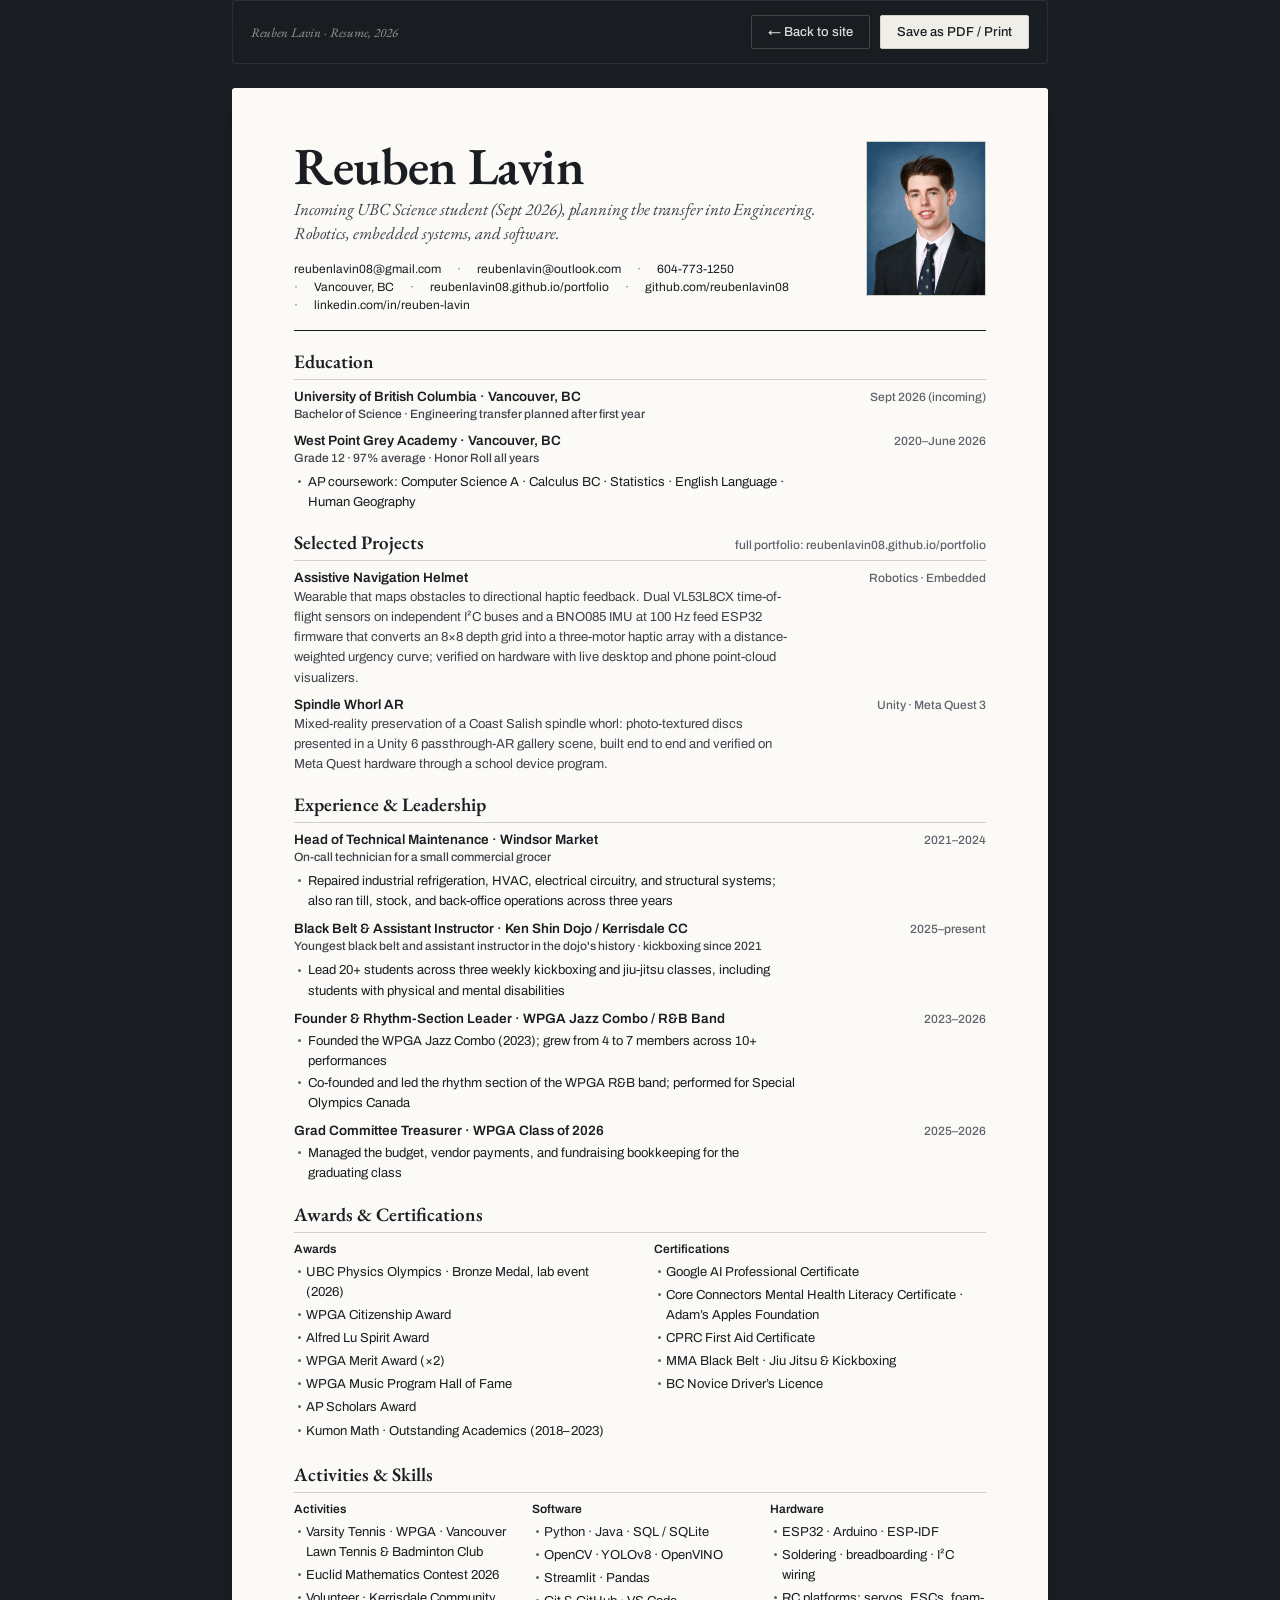
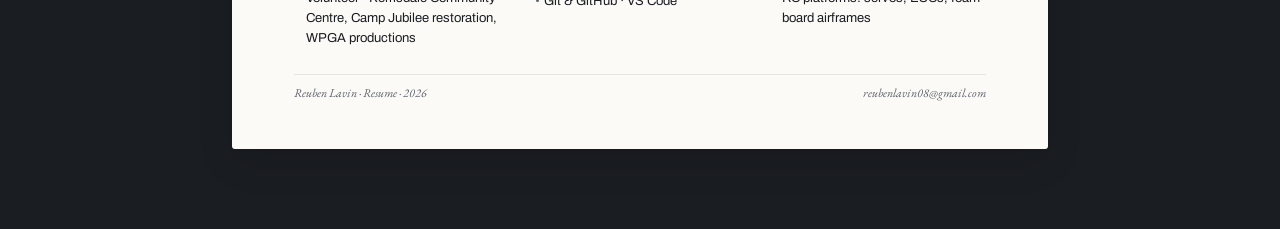
==== commit b9332508: "Dojo timeline accuracy: kickboxing since 2021, assistant instructor since 2025" ====
--- a/assets/resume.html
+++ b/assets/resume.html
@@ -473,8 +473,8 @@
 
       <div class="entry">
         <h3 class="entry-title">Black Belt &amp; Assistant Instructor · Ken Shin Dojo / Kerrisdale CC</h3>
-        <span class="entry-meta">Ongoing</span>
-        <p class="entry-sub">Youngest black belt and assistant instructor in the dojo's history</p>
+        <span class="entry-meta">2025&ndash;present</span>
+        <p class="entry-sub">Youngest black belt and assistant instructor in the dojo's history · kickboxing since 2021</p>
         <ul class="entry-bullets">
           <li>Lead 20+ students across three weekly kickboxing and jiu-jitsu classes, including students with physical and mental disabilities</li>
         </ul>
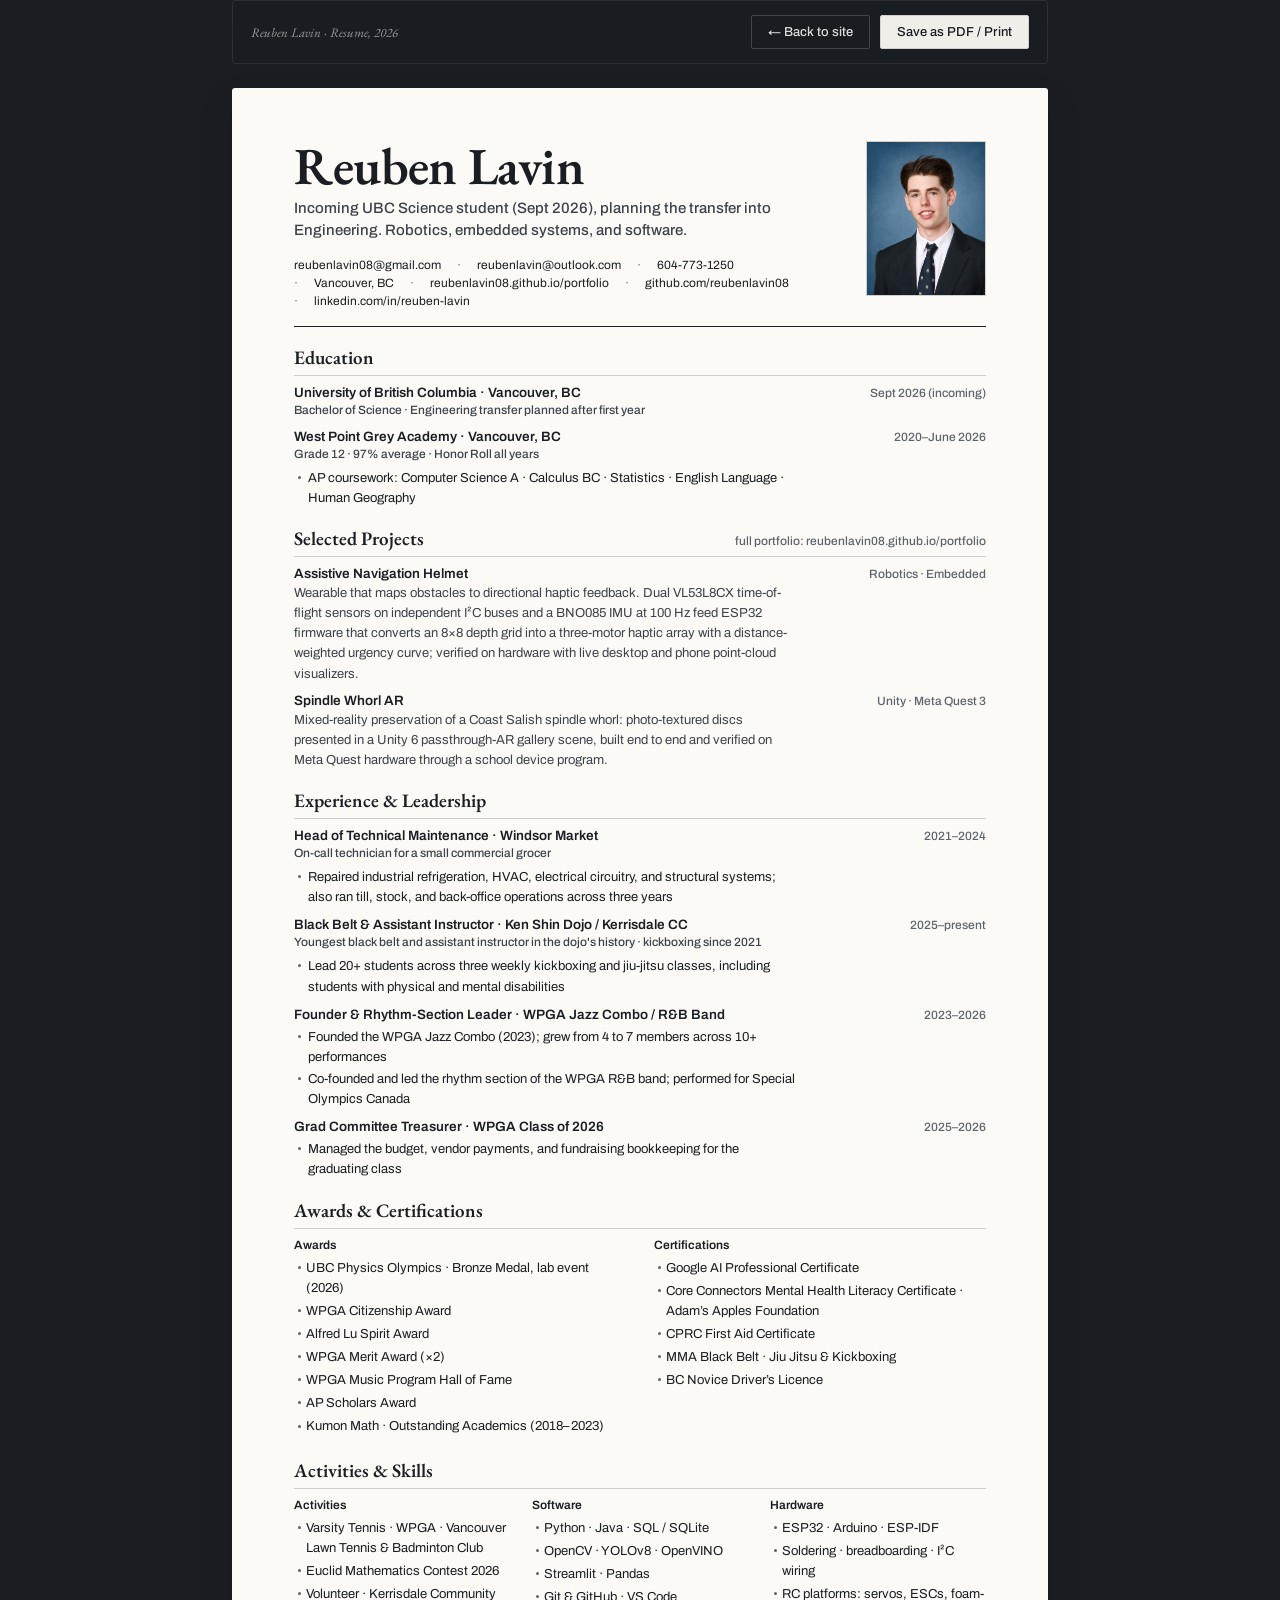
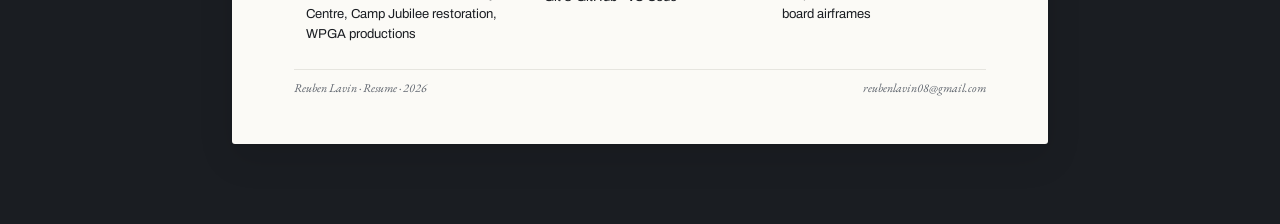
==== commit 4fa22f8b: "Tagline: upright Archivo instead of italic Garamond" ====
--- a/assets/resume.html
+++ b/assets/resume.html
@@ -28,7 +28,7 @@
   --fs-title: 13.5px;
   --fs-section: 19px;
   --fs-name: 52px;
-  --fs-tagline: 17px;
+  --fs-tagline: 15px;
 }
 
 * { box-sizing: border-box; }
@@ -124,11 +124,10 @@
 }
 .r-tagline {
   margin: 8px 0 16px;
-  font-family: var(--serif);
-  font-style: italic;
-  font-weight: 400;
+  font-family: var(--sans);
+  font-weight: 500;
   font-size: var(--fs-tagline);
-  line-height: 1.4;
+  line-height: 1.45;
   color: var(--dim);
   max-width: 5.6in;
 }
@@ -326,7 +325,7 @@
     --fs-title: 11.5px;
     --fs-section: 16px;
     --fs-name: 40px;
-    --fs-tagline: 13px;
+    --fs-tagline: 12px;
   }
   html, body { background: #fff !important; }
   .viewer { padding: 0; min-height: auto; background: #fff; }
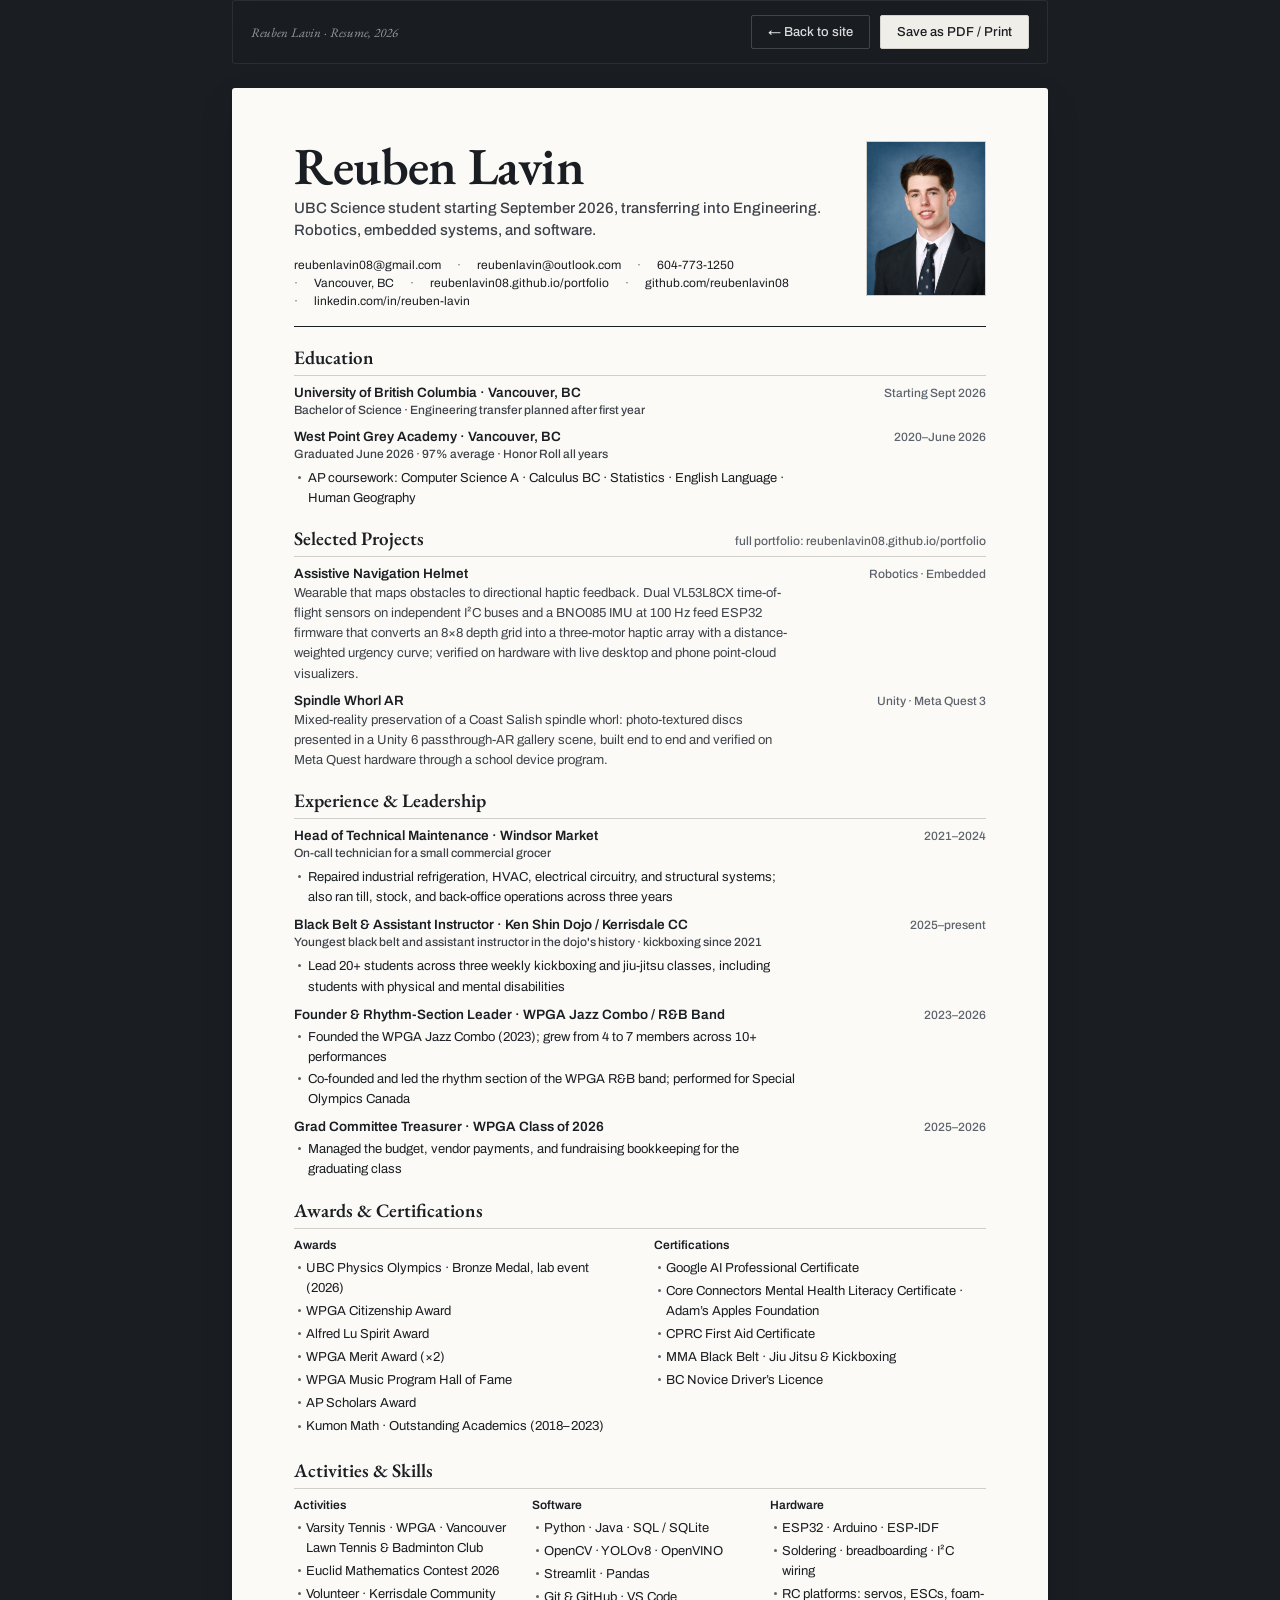
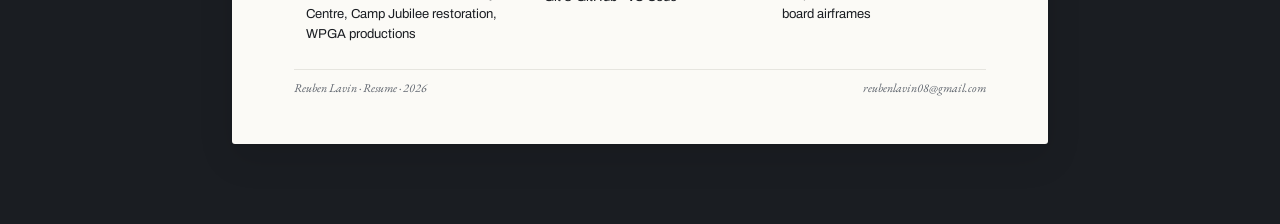
==== commit 051c744d: "Bring the scene back into frame, and update the resume The helmet had drifted right far enough to pu" ====
--- a/assets/resume.html
+++ b/assets/resume.html
@@ -335,12 +335,12 @@
   .simple { line-height: 1.42; }
   .simple li { margin-bottom: 2px; }
   .entry-bullets li + li { margin-top: 1px; }
-  .r-section { margin-top: 9px; }
-  .r-section h2 { margin-bottom: 5px; padding-bottom: 2px; }
-  .entry + .entry { margin-top: 5px; }
-  .proj-compact + .proj-compact { margin-top: 5px; }
-  .r-header { padding-bottom: 8px; }
-  .r-tagline { margin: 5px 0 6px; }
+  .r-section { margin-top: 8px; }
+  .r-section h2 { margin-bottom: 4px; padding-bottom: 2px; }
+  .entry + .entry { margin-top: 4px; }
+  .proj-compact + .proj-compact { margin-top: 4px; }
+  .r-header { padding-bottom: 6px; }
+  .r-tagline { margin: 5px 0 6px; max-width: none; }
   .r-photo { width: 1.05in; height: 1.36in; }
   .r-foot { display: none; }
   .sheet {
@@ -350,7 +350,7 @@
     max-width: 8.5in;
     min-height: auto;
     margin: 0;
-    padding: 0.38in 0.55in 0.2in;
+    padding: 0.35in 0.55in 0.12in;
     background-color: #fff;
   }
   a { color: inherit; text-decoration: none; }
@@ -390,7 +390,7 @@
       <div>
         <h1 class="r-name">Reuben Lavin</h1>
         <p class="r-tagline">
-          Incoming UBC Science student (Sept 2026), planning the transfer into Engineering.
+          UBC Science student starting September 2026, transferring into Engineering.
           Robotics, embedded systems, and software.
         </p>
         <ul class="r-contact">
@@ -412,14 +412,14 @@
 
       <div class="entry">
         <h3 class="entry-title">University of British Columbia · Vancouver, BC</h3>
-        <span class="entry-meta">Sept 2026 (incoming)</span>
+        <span class="entry-meta">Starting Sept 2026</span>
         <p class="entry-sub">Bachelor of Science · Engineering transfer planned after first year</p>
       </div>
 
       <div class="entry">
         <h3 class="entry-title">West Point Grey Academy · Vancouver, BC</h3>
         <span class="entry-meta">2020&ndash;June 2026</span>
-        <p class="entry-sub">Grade 12 · 97% average · Honor Roll all years</p>
+        <p class="entry-sub">Graduated June 2026 · 97% average · Honor Roll all years</p>
         <ul class="entry-bullets">
           <li>AP coursework: Computer Science A · Calculus BC · Statistics · English Language · Human Geography</li>
         </ul>
